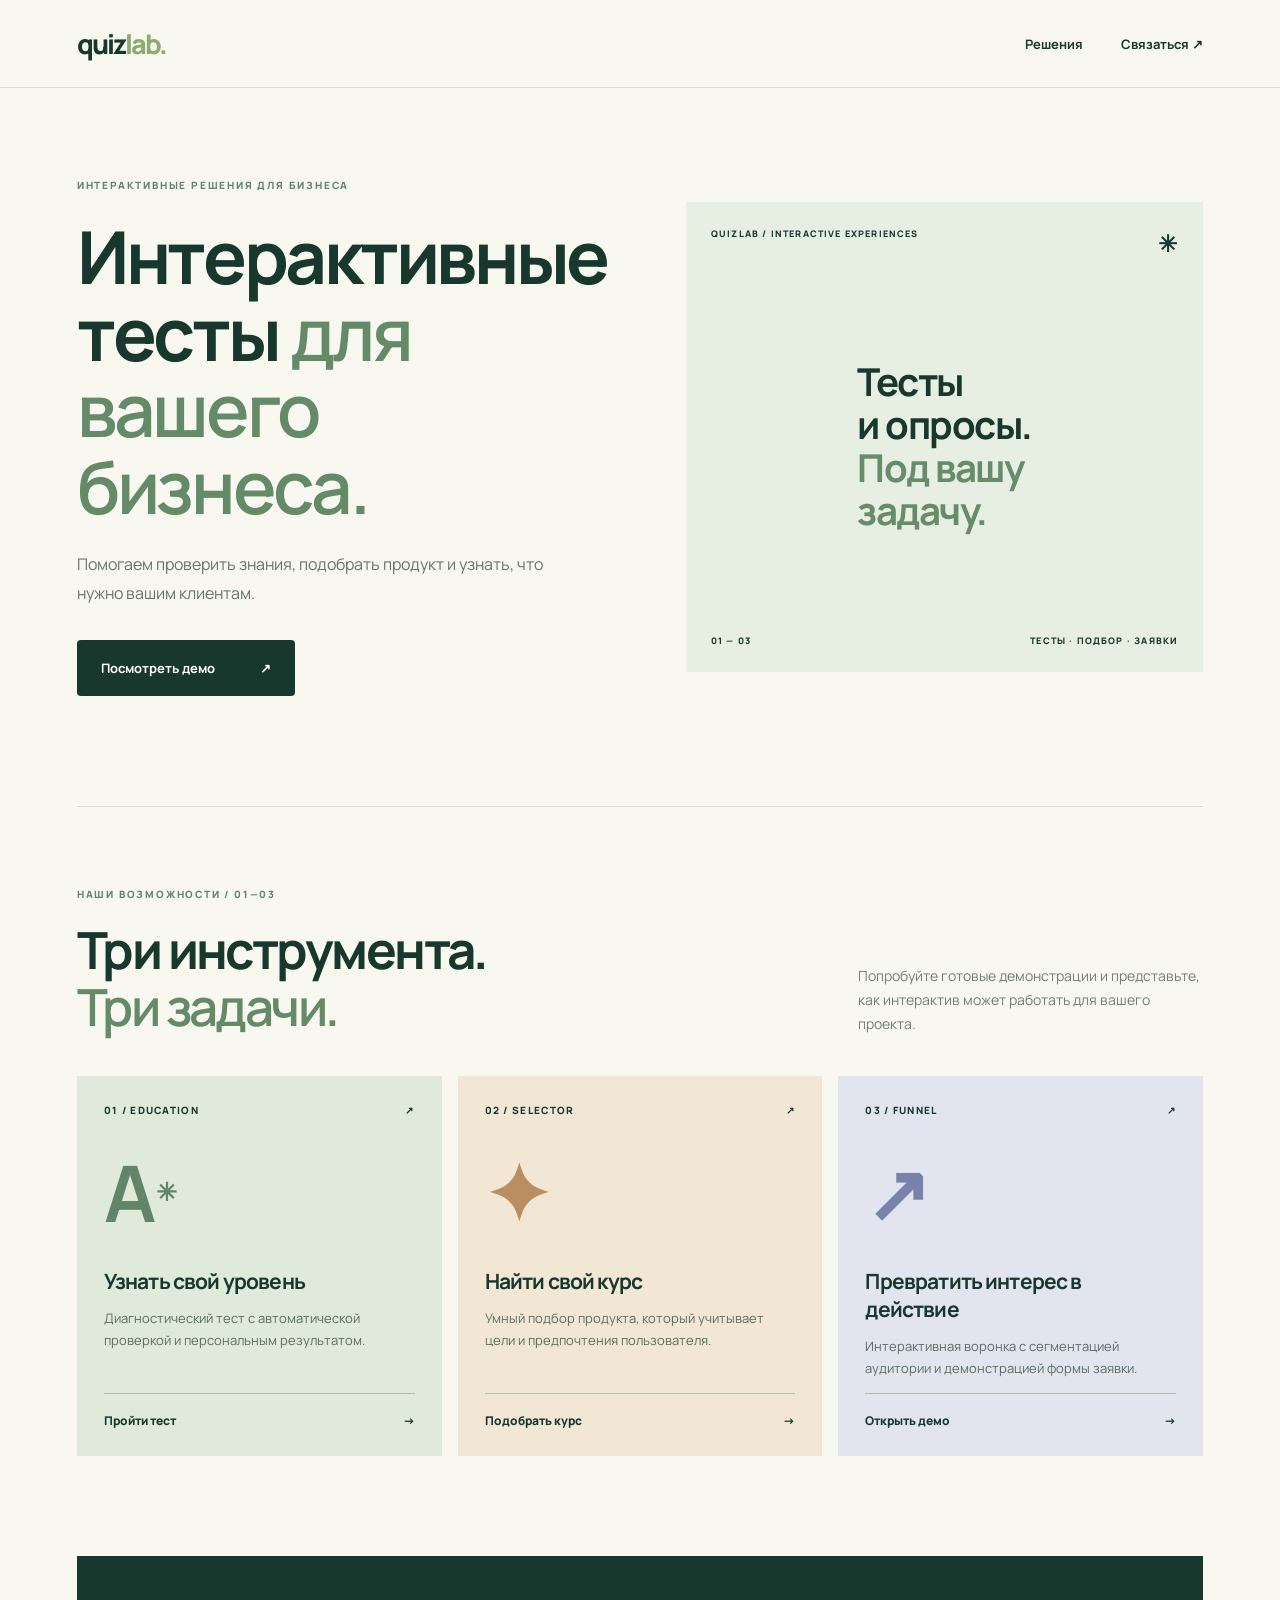
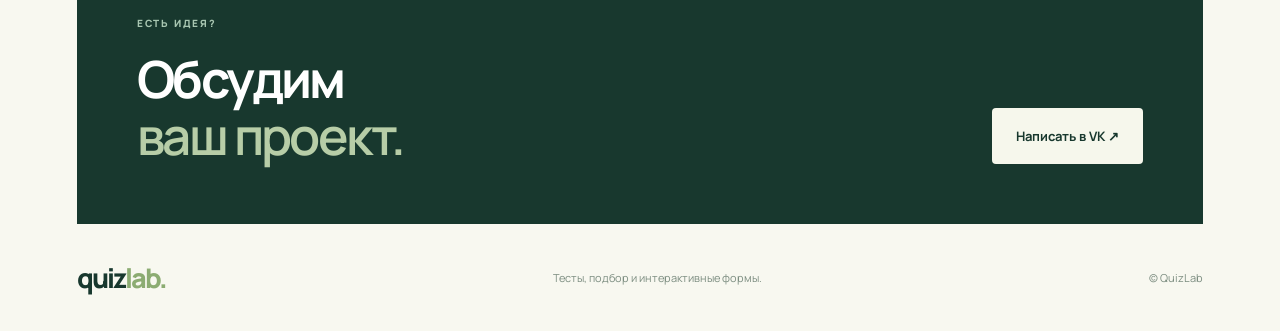
==== index.html @ da0df741 "Build QuizLab portfolio and demos" ====
<!doctype html><html lang="ru"><head><meta charset="utf-8"><meta name="viewport" content="width=device-width,initial-scale=1"><title>QuizLab — интерактивные решения</title><link rel="stylesheet" href="css/style.css"></head><body><header><a class="logo" href="index.html">quiz<span>lab.</span></a><nav><a href="#products">Решения</a><a href="https://vk.com/stellara15">Связаться ↗</a></nav></header><main><section class="hero"><div><div class="eyebrow">ИНТЕРАКТИВНЫЕ РЕШЕНИЯ ДЛЯ БИЗНЕСА</div><h1>Интерактивные тесты <em>для вашего бизнеса.</em></h1><p class="lead">Помогаем проверить знания, подобрать продукт и узнать, что нужно вашим клиентам.</p><a class="button" href="#products">Посмотреть демо <span>↗</span></a></div><div class="hero-art"><div class="art-top">QUIZLAB / INTERACTIVE EXPERIENCES <span>✳</span></div><div class="art-circle"><span>Тесты<br>и опросы.</span><b>Под вашу<br>задачу.</b></div><div class="art-bottom"><span>01 — 03</span><span>ТЕСТЫ · ПОДБОР · ЗАЯВКИ</span></div></div></section><section class="intro" id="products"><div><div class="eyebrow">НАШИ ВОЗМОЖНОСТИ / 01—03</div><h2>Три инструмента.<br><em>Три задачи.</em></h2></div><p>Попробуйте готовые демонстрации и представьте, как интерактив может работать для вашего проекта.</p></section><section class="cards"><a class="card education" href="education.html"><div class="card-head"><span>01 / EDUCATION</span><span>↗</span></div><div class="card-icon">A<span>✳</span></div><h3>Узнать свой уровень</h3><p>Диагностический тест с автоматической проверкой и персональным результатом.</p><div class="card-link">Пройти тест <span>→</span></div></a><a class="card selector" href="selector.html"><div class="card-head"><span>02 / SELECTOR</span><span>↗</span></div><div class="card-icon">✦</div><h3>Найти свой курс</h3><p>Умный подбор продукта, который учитывает цели и предпочтения пользователя.</p><div class="card-link">Подобрать курс <span>→</span></div></a><a class="card funnel" href="funnel.html"><div class="card-head"><span>03 / FUNNEL</span><span>↗</span></div><div class="card-icon">↗</div><h3>Превратить интерес в действие</h3><p>Интерактивная воронка с сегментацией аудитории и демонстрацией формы заявки.</p><div class="card-link">Открыть демо <span>→</span></div></a></section><section class="contact"><div><div class="eyebrow">ЕСТЬ ИДЕЯ?</div><h2>Обсудим<br><em>ваш проект.</em></h2></div><a class="button light" href="https://vk.com/stellara15">Написать в VK ↗</a></section></main><footer><a class="logo" href="index.html">quiz<span>lab.</span></a><span>Тесты, подбор и интерактивные формы.</span><span>© QuizLab</span></footer></body></html>
---- css/style.css ----
@import url('https://fonts.googleapis.com/css2?family=Manrope:wght@400;500;600;700;800&family=Playfair+Display:ital,wght@1,600&display=swap');
:root{--ink:#18382e;--green:#276a4d;--cream:#f8f8f0;--line:#d9dfd4}*{box-sizing:border-box}html{scroll-behavior:smooth}body{margin:0;background:var(--cream);color:var(--ink);font-family:Manrope,Arial,sans-serif}a{color:inherit;text-decoration:none}button,input{font:inherit}button,a{ -webkit-tap-highlight-color:transparent}button:focus-visible,a:focus-visible,input:focus-visible{outline:3px solid #f0a955;outline-offset:3px}header,main,footer{max-width:1440px;margin:auto}header{height:88px;display:flex;align-items:center;justify-content:space-between;padding:0 6%;border-bottom:1px solid var(--line)}.logo{font-weight:800;font-size:27px;letter-spacing:-2px}.logo span{color:#8cac72}nav{display:flex;gap:38px;font-size:13px;font-weight:700}main{padding:0 6%}.hero{display:grid;grid-template-columns:1fr 1fr;gap:7%;align-items:center;padding:90px 0 110px}.eyebrow{font-size:10px;letter-spacing:.18em;font-weight:800;color:#618373}h1,h2,h3,p{margin:0}h1{font-size:clamp(44px,5.7vw,80px);letter-spacing:-.065em;line-height:1.05;margin:26px 0}em{font-family:'Playfair Display',Georgia,serif;font-weight:600;color:#779968}h1 em,h2 em{font-style:italic}.lead{font-size:16px;line-height:1.8;color:#64766a;max-width:480px;margin-bottom:32px}.button{border:0;cursor:pointer;display:inline-flex;gap:45px;align-items:center;justify-content:space-between;padding:19px 24px;border-radius:4px;background:var(--ink);color:white;font-weight:700;font-size:13px;transition:transform .2s,background .2s}.button:hover{transform:translateY(-2px);background:#326b50}.button:disabled{opacity:.4;cursor:not-allowed;transform:none}.hero-art{height:470px;background:#dfe9d8;padding:25px;display:flex;flex-direction:column;justify-content:space-between;overflow:hidden}.art-top,.art-bottom{display:flex;justify-content:space-between;font-size:9px;font-weight:800;letter-spacing:.13em}.art-top span{font-size:23px}.art-circle{align-self:center;background:#a5bf98;border-radius:50%;width:315px;height:315px;display:flex;align-items:center;justify-content:center;flex-direction:column;text-align:center;transform:rotate(-8deg);font-size:35px;line-height:1.12;letter-spacing:-.06em}.art-circle b{font-family:Georgia,serif;font-style:italic;color:#f7f9ed}.intro{display:flex;justify-content:space-between;align-items:end;gap:30px;border-top:1px solid var(--line);padding:80px 0 40px}.intro h2,.contact h2{font-size:clamp(34px,4vw,54px);line-height:1.12;letter-spacing:-.05em;margin-top:20px}.intro p{max-width:345px;color:#718075;line-height:1.7;font-size:14px}.cards{display:grid;grid-template-columns:repeat(3,1fr);gap:16px;padding-bottom:100px}.card{min-height:380px;padding:27px;display:flex;flex-direction:column;transition:transform .2s}.card:hover{transform:translateY(-5px)}.education{background:#dfeada}.selector{background:#f2e7d5}.funnel{background:#e2e5f0}.card-head{display:flex;justify-content:space-between;font-size:10px;letter-spacing:.13em;font-weight:800}.card-icon{font-family:Georgia,serif;font-size:78px;height:150px;display:flex;align-items:center;color:#628568}.card-icon span{font-size:25px}.selector .card-icon{color:#ba8e60}.funnel .card-icon{color:#7882aa}.card h3{font-size:21px;letter-spacing:-.04em;margin-bottom:12px}.card p{font-size:13px;line-height:1.7;color:#5c6e61;max-width:310px}.card-link{margin-top:auto;border-top:1px solid #aebfac;padding-top:18px;display:flex;justify-content:space-between;font-size:12px;font-weight:800}.contact{background:var(--ink);color:#fff;padding:60px;display:flex;align-items:end;justify-content:space-between;gap:25px}.contact .eyebrow{color:#a8c6b1}.contact em{color:#b7cda7}.light{background:#f6f7ec;color:var(--ink)}footer{padding:35px 6%;display:flex;justify-content:space-between;align-items:center;gap:20px;color:#7c8d80;font-size:11px}footer .logo{color:var(--ink)}
.quiz-shell{max-width:900px;margin:0 auto;padding:50px 24px 80px}.back-link{font-size:12px;font-weight:700;color:#6c8273}.quiz-layout{display:grid;grid-template-columns:1fr 290px;gap:25px;margin-top:34px}.quiz-panel{background:white;min-height:510px;padding:44px;border:1px solid #e5ebe2}.side{background:#dfeada;padding:30px;display:flex;flex-direction:column;justify-content:space-between}.side .big{font-family:Georgia,serif;font-style:italic;font-size:60px;line-height:1;color:#779b75}.side p{line-height:1.7;font-size:13px;color:#57715f}.tag{font-size:10px;font-weight:800;letter-spacing:.15em;color:#73957c}.quiz-panel h1{font-size:clamp(35px,4vw,51px);margin:22px 0}.quiz-panel h2{font-size:28px;letter-spacing:-.04em;line-height:1.25;margin:24px 0}.quiz-panel p{color:#6c7f71;line-height:1.75;font-size:14px}.facts{display:flex;gap:35px;border-top:1px solid var(--line);border-bottom:1px solid var(--line);padding:22px 0;margin:30px 0;font-size:12px;font-weight:700}.facts span{display:block;color:#8da094;font-size:10px;margin-bottom:6px;letter-spacing:.1em}.progress-label{display:flex;justify-content:space-between;font-size:11px;font-weight:800;color:#789181}.progress{height:4px;background:#e8eee8;margin:14px 0 36px}.progress div{height:100%;background:#699779;transition:width .25s}.options{display:grid;gap:10px;margin:26px 0}.option{display:flex;align-items:center;gap:14px;border:1px solid #e1e8e1;padding:15px;cursor:pointer;font-size:13px;line-height:1.45;transition:.2s}.option:has(input:checked){border-color:#5d9670;background:#f0f7ef}.option input{accent-color:#4d8962;width:17px;height:17px;flex:none}.actions{display:flex;justify-content:space-between;align-items:center;gap:15px;margin-top:25px}.text-button{border:0;background:none;cursor:pointer;color:#718979;font-weight:700;font-size:12px;padding:12px 0}.result-score{font-size:44px;font-weight:800;letter-spacing:-.06em;margin:20px 0}.result-box{background:#eef5eb;padding:20px;margin:22px 0}.result-box strong{font-size:13px}.result-box p{margin-top:7px}.field{display:block;margin:14px 0;font-size:12px;font-weight:700}.field input{display:block;width:100%;margin-top:8px;padding:14px;border:1px solid #d6e1d7;background:#fff}.notice{font-size:11px!important;margin:15px 0}.error{color:#a44242!important;font-size:12px!important}.result-actions{display:flex;flex-wrap:wrap;gap:15px;align-items:center;margin-top:25px}@media(max-width:760px){header{height:72px}nav{gap:18px;font-size:12px}.hero{grid-template-columns:1fr;padding:65px 0;gap:45px}.hero-art{height:340px}.art-circle{width:240px;height:240px;font-size:28px}.intro{display:block;padding-top:60px}.intro p{margin-top:20px}.cards{grid-template-columns:1fr;padding-bottom:60px}.card{min-height:330px}.card-icon{height:115px}.contact{padding:35px;display:block}.contact .button{margin-top:30px}footer{flex-wrap:wrap}.quiz-layout{grid-template-columns:1fr}.side{min-height:160px;gap:24px}.side .big{font-size:40px}.quiz-panel{padding:25px;min-height:0}.quiz-shell{padding-top:30px}}@media(prefers-reduced-motion:reduce){*,*:before,*:after{scroll-behavior:auto!important;transition:none!important}}
/* Refined typography and result layout */
.result-score{display:flex;align-items:baseline;flex-wrap:wrap;gap:8px 18px;line-height:1.15}
.result-score .score-caption{font-size:15px;font-weight:600;letter-spacing:normal;line-height:1.5;color:#536b5c}
h1{letter-spacing:-.045em}h1 em,h2 em{font-family:inherit;font-style:normal;color:#648a67}.hero-art{background:#e7eee2}.art-circle{transform:none;border-radius:0;background:transparent;width:auto;height:auto;text-align:left;align-items:flex-start;font-family:inherit;font-size:clamp(32px,3vw,48px);font-weight:700;letter-spacing:-.04em}.art-circle b{font-family:inherit;font-style:normal;color:#668c69}.side .big{font-family:inherit;font-style:normal;font-weight:700;font-size:38px;letter-spacing:-.04em}.card-icon{font-family:inherit;font-weight:700}.contact h2 em{color:#b7cda7}
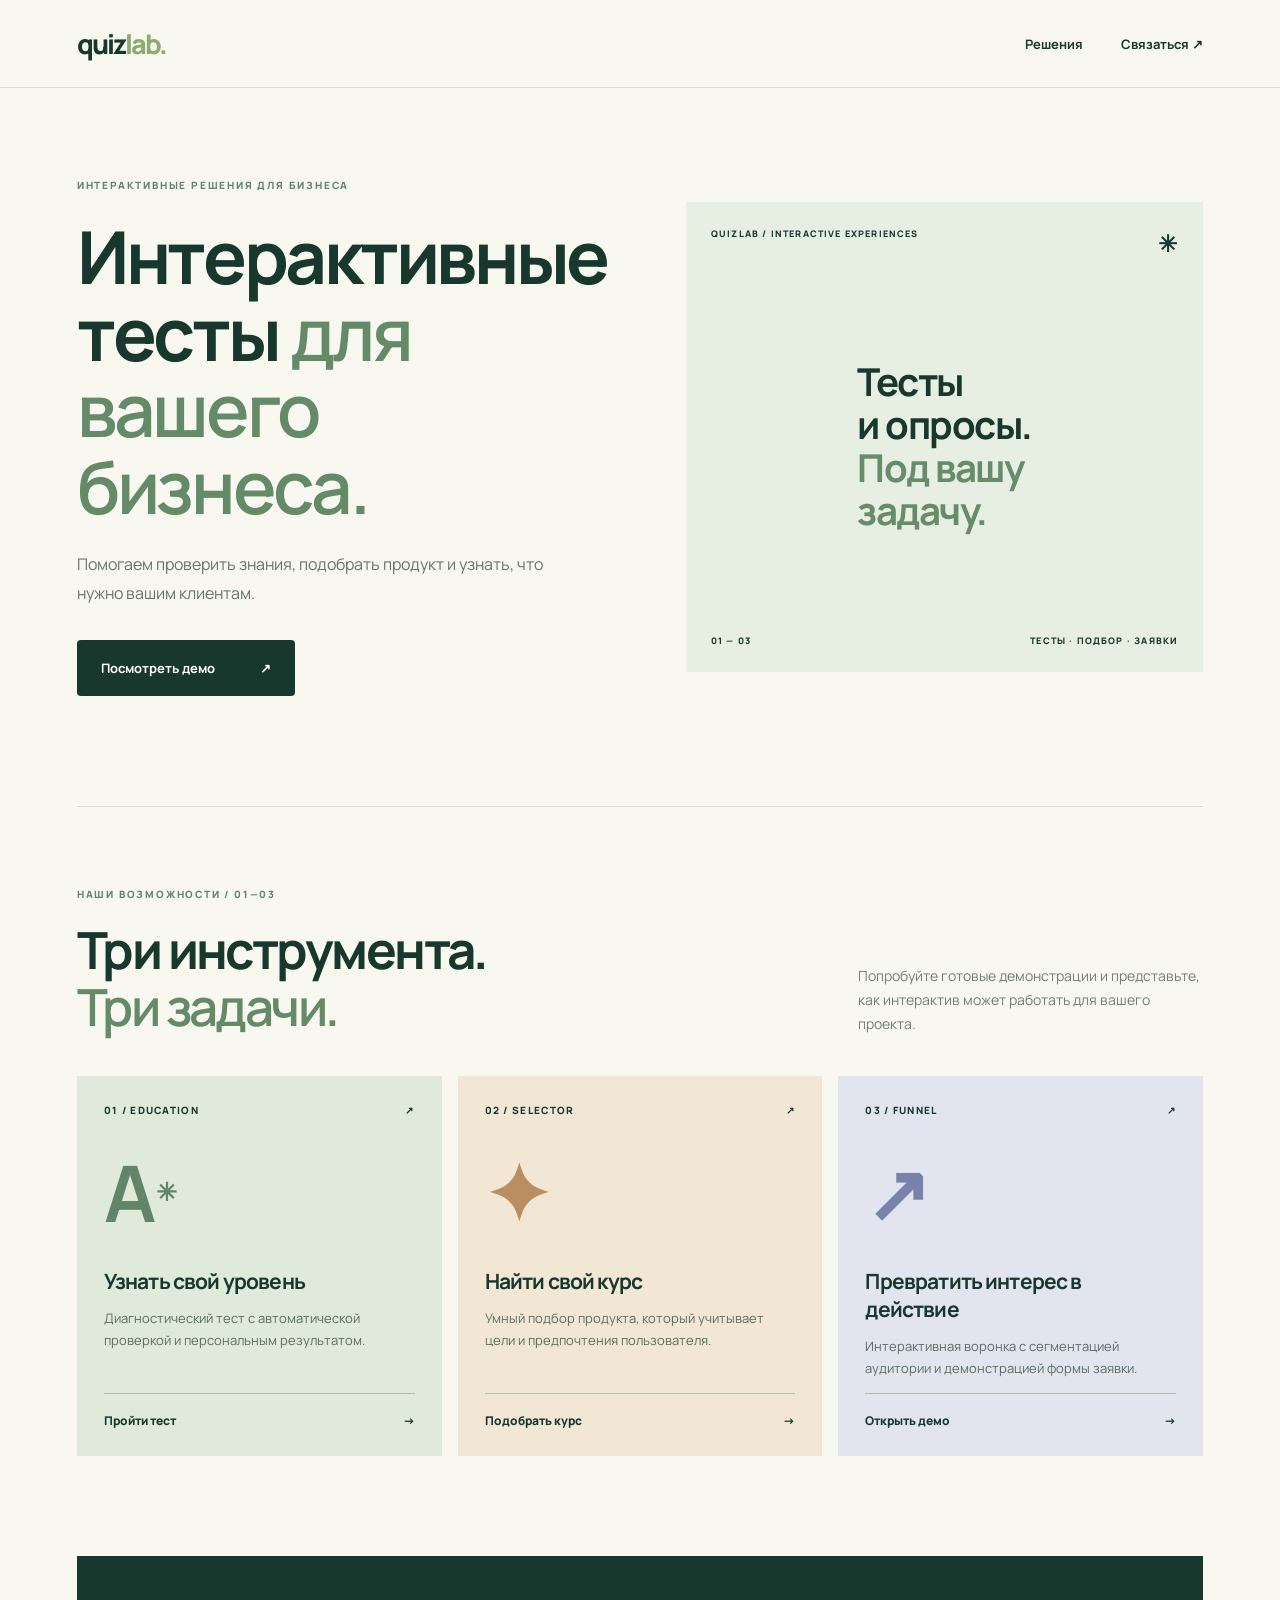
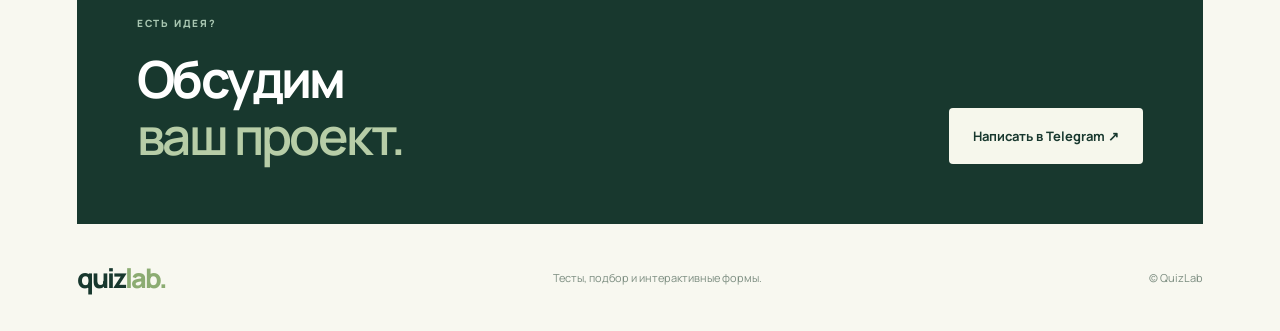
==== commit c4e0ab06: "Update contact link to Telegram" ====
--- a/index.html
+++ b/index.html
@@ -1 +1 @@
-<!doctype html><html lang="ru"><head><meta charset="utf-8"><meta name="viewport" content="width=device-width,initial-scale=1"><title>QuizLab — интерактивные решения</title><link rel="stylesheet" href="css/style.css"></head><body><header><a class="logo" href="index.html">quiz<span>lab.</span></a><nav><a href="#products">Решения</a><a href="https://vk.com/stellara15">Связаться ↗</a></nav></header><main><section class="hero"><div><div class="eyebrow">ИНТЕРАКТИВНЫЕ РЕШЕНИЯ ДЛЯ БИЗНЕСА</div><h1>Интерактивные тесты <em>для вашего бизнеса.</em></h1><p class="lead">Помогаем проверить знания, подобрать продукт и узнать, что нужно вашим клиентам.</p><a class="button" href="#products">Посмотреть демо <span>↗</span></a></div><div class="hero-art"><div class="art-top">QUIZLAB / INTERACTIVE EXPERIENCES <span>✳</span></div><div class="art-circle"><span>Тесты<br>и опросы.</span><b>Под вашу<br>задачу.</b></div><div class="art-bottom"><span>01 — 03</span><span>ТЕСТЫ · ПОДБОР · ЗАЯВКИ</span></div></div></section><section class="intro" id="products"><div><div class="eyebrow">НАШИ ВОЗМОЖНОСТИ / 01—03</div><h2>Три инструмента.<br><em>Три задачи.</em></h2></div><p>Попробуйте готовые демонстрации и представьте, как интерактив может работать для вашего проекта.</p></section><section class="cards"><a class="card education" href="education.html"><div class="card-head"><span>01 / EDUCATION</span><span>↗</span></div><div class="card-icon">A<span>✳</span></div><h3>Узнать свой уровень</h3><p>Диагностический тест с автоматической проверкой и персональным результатом.</p><div class="card-link">Пройти тест <span>→</span></div></a><a class="card selector" href="selector.html"><div class="card-head"><span>02 / SELECTOR</span><span>↗</span></div><div class="card-icon">✦</div><h3>Найти свой курс</h3><p>Умный подбор продукта, который учитывает цели и предпочтения пользователя.</p><div class="card-link">Подобрать курс <span>→</span></div></a><a class="card funnel" href="funnel.html"><div class="card-head"><span>03 / FUNNEL</span><span>↗</span></div><div class="card-icon">↗</div><h3>Превратить интерес в действие</h3><p>Интерактивная воронка с сегментацией аудитории и демонстрацией формы заявки.</p><div class="card-link">Открыть демо <span>→</span></div></a></section><section class="contact"><div><div class="eyebrow">ЕСТЬ ИДЕЯ?</div><h2>Обсудим<br><em>ваш проект.</em></h2></div><a class="button light" href="https://vk.com/stellara15">Написать в VK ↗</a></section></main><footer><a class="logo" href="index.html">quiz<span>lab.</span></a><span>Тесты, подбор и интерактивные формы.</span><span>© QuizLab</span></footer></body></html>
+<!doctype html><html lang="ru"><head><meta charset="utf-8"><meta name="viewport" content="width=device-width,initial-scale=1"><title>QuizLab — интерактивные решения</title><link rel="stylesheet" href="css/style.css"></head><body><header><a class="logo" href="index.html">quiz<span>lab.</span></a><nav><a href="#products">Решения</a><a href="https://t.me/Stellara15">Связаться ↗</a></nav></header><main><section class="hero"><div><div class="eyebrow">ИНТЕРАКТИВНЫЕ РЕШЕНИЯ ДЛЯ БИЗНЕСА</div><h1>Интерактивные тесты <em>для вашего бизнеса.</em></h1><p class="lead">Помогаем проверить знания, подобрать продукт и узнать, что нужно вашим клиентам.</p><a class="button" href="#products">Посмотреть демо <span>↗</span></a></div><div class="hero-art"><div class="art-top">QUIZLAB / INTERACTIVE EXPERIENCES <span>✳</span></div><div class="art-circle"><span>Тесты<br>и опросы.</span><b>Под вашу<br>задачу.</b></div><div class="art-bottom"><span>01 — 03</span><span>ТЕСТЫ · ПОДБОР · ЗАЯВКИ</span></div></div></section><section class="intro" id="products"><div><div class="eyebrow">НАШИ ВОЗМОЖНОСТИ / 01—03</div><h2>Три инструмента.<br><em>Три задачи.</em></h2></div><p>Попробуйте готовые демонстрации и представьте, как интерактив может работать для вашего проекта.</p></section><section class="cards"><a class="card education" href="education.html"><div class="card-head"><span>01 / EDUCATION</span><span>↗</span></div><div class="card-icon">A<span>✳</span></div><h3>Узнать свой уровень</h3><p>Диагностический тест с автоматической проверкой и персональным результатом.</p><div class="card-link">Пройти тест <span>→</span></div></a><a class="card selector" href="selector.html"><div class="card-head"><span>02 / SELECTOR</span><span>↗</span></div><div class="card-icon">✦</div><h3>Найти свой курс</h3><p>Умный подбор продукта, который учитывает цели и предпочтения пользователя.</p><div class="card-link">Подобрать курс <span>→</span></div></a><a class="card funnel" href="funnel.html"><div class="card-head"><span>03 / FUNNEL</span><span>↗</span></div><div class="card-icon">↗</div><h3>Превратить интерес в действие</h3><p>Интерактивная воронка с сегментацией аудитории и демонстрацией формы заявки.</p><div class="card-link">Открыть демо <span>→</span></div></a></section><section class="contact"><div><div class="eyebrow">ЕСТЬ ИДЕЯ?</div><h2>Обсудим<br><em>ваш проект.</em></h2></div><a class="button light" href="https://t.me/Stellara15">Написать в Telegram ↗</a></section></main><footer><a class="logo" href="index.html">quiz<span>lab.</span></a><span>Тесты, подбор и интерактивные формы.</span><span>© QuizLab</span></footer></body></html>
